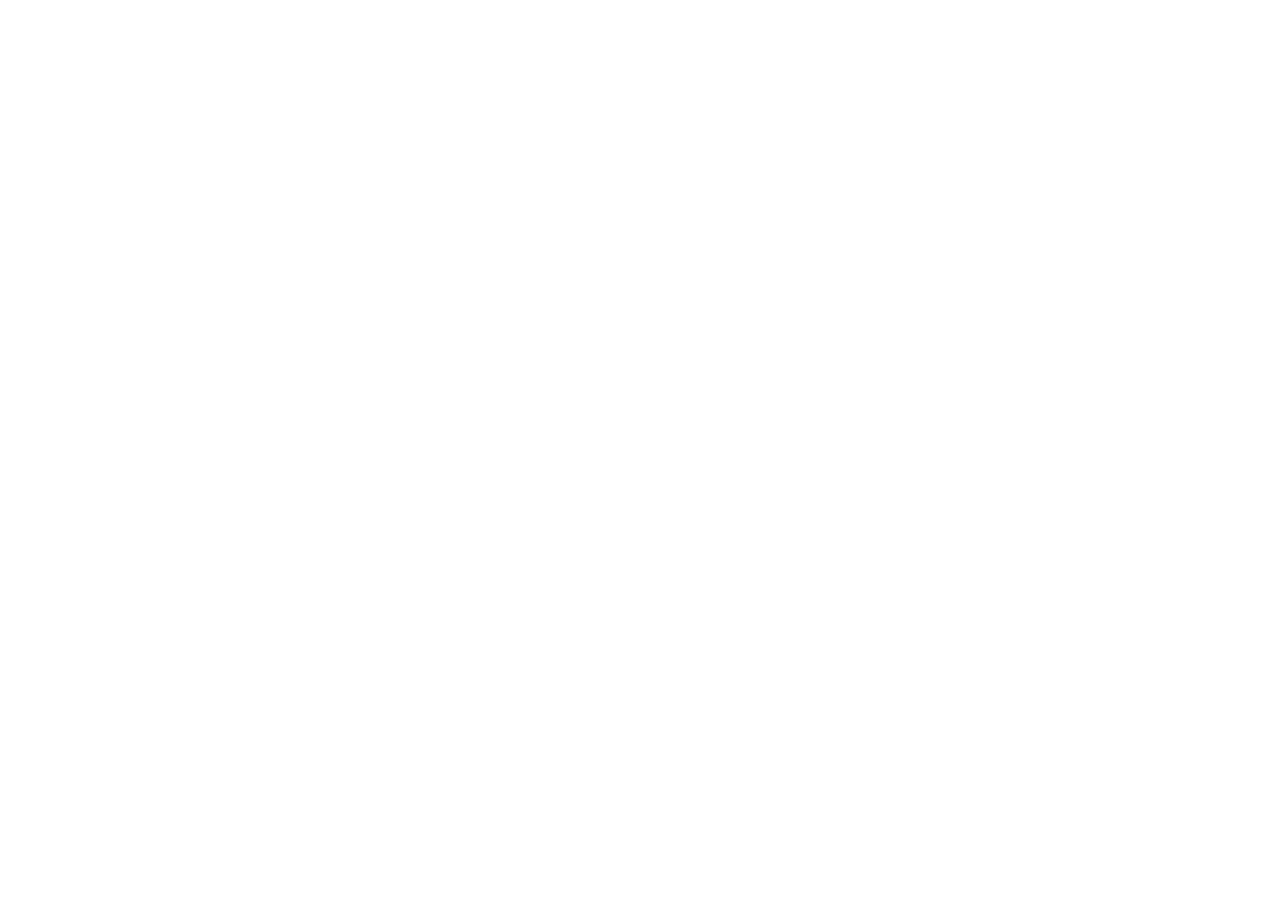
==== Exc 3/index.html @ cfcfc7e0 "done exc 1" ====
<!DOCTYPE html>
<html lang="en">
<head>
    <meta charset="UTF-8">
    <meta http-equiv="X-UA-Compatible" content="IE=edge">
    <meta name="viewport" content="width=device-width, initial-scale=1.0">
    <title>Document</title>
</head>
<body>
    
</body>
</html>
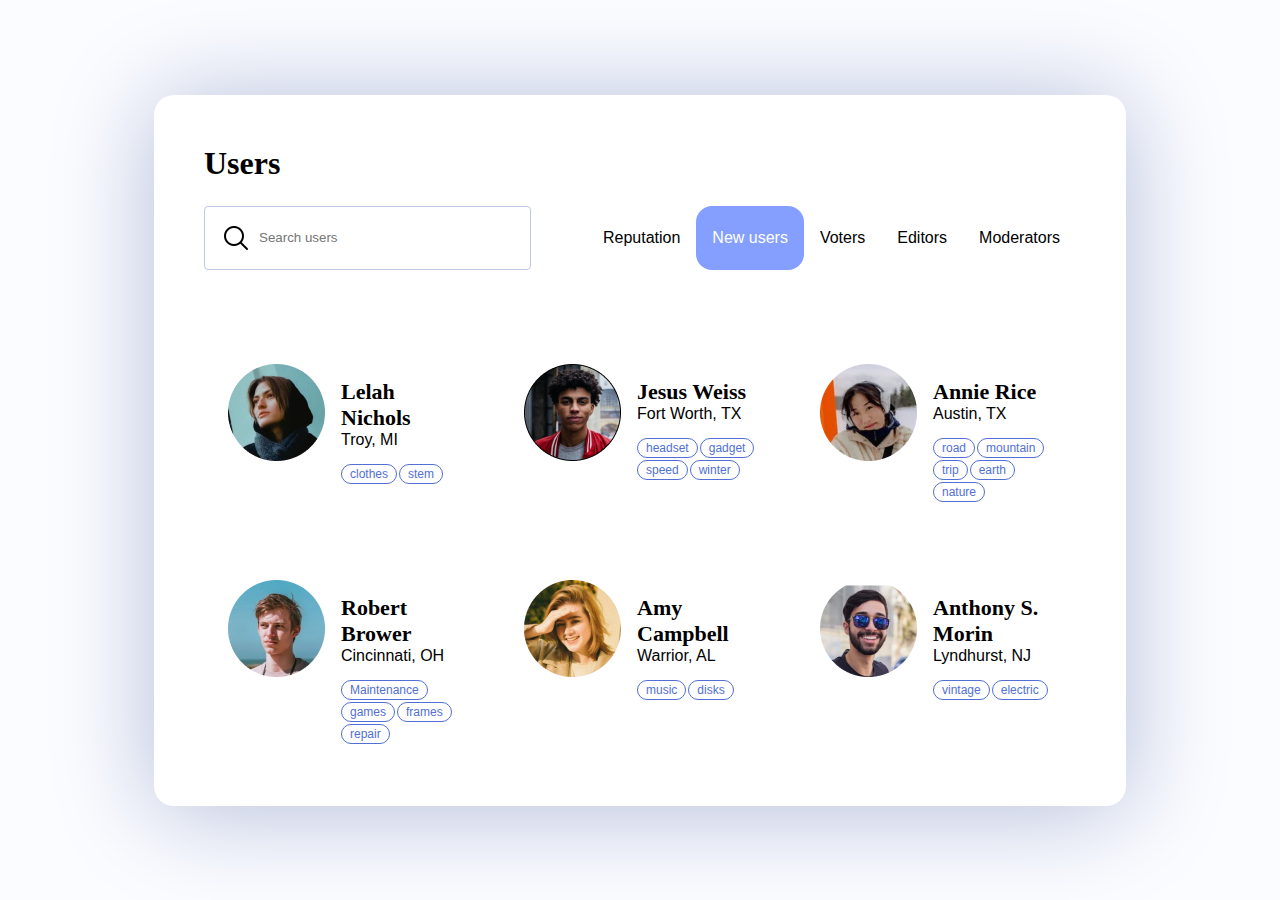
==== commit 46b0e86f: "done exc 3" ====
--- a/Exc 3/index.html
+++ b/Exc 3/index.html
@@ -5,8 +5,101 @@
     <meta http-equiv="X-UA-Compatible" content="IE=edge">
     <meta name="viewport" content="width=device-width, initial-scale=1.0">
     <title>Document</title>
+    <link rel="stylesheet" href="./style.css">
 </head>
 <body>
-    
+    <div id="wrapper">
+        <div id="content-wrapper">
+            <div id="nav">
+                <h2>Users</h2>
+                <div id="nav-bar">
+                    <div id="searchBox">
+                        <img src="./assets/icons/icons8-search-30.png">
+                        <input type="text" placeholder="Search users">
+                    </div>
+                    <div id="filter">
+                        <div class="filter-type">Reputation</div>
+                        <div class="filter-type filter-active">New users</div>
+                        <div class="filter-type">Voters</div>
+                        <div class="filter-type">Editors</div>
+                        <div class="filter-type">Moderators</div>
+                    </div>
+                </div>
+            </div>
+            <div id="grid">
+                <div class="profile-container">
+                    <img class="pfp" src="./assets/images/Nichol.png">
+                    <div class="profile-info">
+                        <div class="profile-title">
+                            <div class="profile-name">Lelah Nichols</div>
+                            <div class="profile-loc">Troy, MI</div>
+                        </div>
+                        <div class="profile-tags">
+                            <div class="tag">clothes</div>
+                            <div class="tag">stem</div>
+                            <div class="tag">clothes</div>
+                            <div class="tag">stem</div>
+                        </div>
+                    </div>
+                </div>
+                <div class="profile-container">
+                    <img class="pfp" src="./assets/images/Nichol.png">
+                    <div class="profile-info">
+                        <div class="profile-name">Lelah Nichols</div>
+                        <div class="profile-loc">Troy, MI</div>
+                        <div class="profile-tags">
+                            <div class="tag">clothes</div>
+                            <div class="tag">stem</div>
+                        </div>
+                    </div>
+                </div>
+                <div class="profile-container">
+                    <img class="pfp" src="./assets/images/Nichol.png">
+                    <div class="profile-info">
+                        <div class="profile-name">Lelah Nichols</div>
+                        <div class="profile-loc">Troy, MI</div>
+                        <div class="profile-tags">
+                            <div class="tag">clothes</div>
+                            <div class="tag">stem</div>
+                        </div>
+                    </div>
+                </div>
+                <div class="profile-container">
+                    <img class="pfp" src="./assets/images/Nichol.png">
+                    <div class="profile-info">
+                        <div class="profile-name">Lelah Nichols</div>
+                        <div class="profile-loc">Troy, MI</div>
+                        <div class="profile-tags">
+                            <div class="tag">clothes</div>
+                            <div class="tag">stem</div>
+                        </div>
+                    </div>
+                </div>
+                <div class="profile-container">
+                    <img class="pfp" src="./assets/images/Nichol.png">
+                    <div class="profile-info">
+                        <div class="profile-name">Lelah Nichols</div>
+                        <div class="profile-loc">Troy, MI</div>
+                        <div class="profile-tags">
+                            <div class="tag">clothes</div>
+                            <div class="tag">stem</div>
+                        </div>
+                    </div>
+                </div>
+                <div class="profile-container">
+                    <img class="pfp" src="./assets/images/Nichol.png">
+                    <div class="profile-info">
+                        <div class="profile-name">Lelah Nichols</div>
+                        <div class="profile-loc">Troy, MI</div>
+                        <div class="profile-tags">
+                            <div class="tag">clothes</div>
+                            <div class="tag">stem</div>
+                        </div>
+                    </div>
+                </div>
+            </div>
+        </div>
+    </div>
+    <script src="index.js"></script>
 </body>
 </html>--- a/Exc 3/style.css
+++ b/Exc 3/style.css
@@ -0,0 +1,139 @@
+* {
+    box-sizing: border-box;
+}
+
+body {
+    font-family: sans-serif;
+    margin: 0px;
+    padding: 0px;
+}
+
+#wrapper {
+    width: 100%;
+    height: 100vh;
+    background-color: #FBFCFF;
+    padding: 100px;
+    display: flex;
+    justify-content: center;
+    align-items: center;
+}
+
+#content-wrapper {
+    width: 90%;
+    background-color: white;
+    border-radius: 20px;
+    box-shadow: 0px 5px 100px #b2bbd8;
+    padding: 50px;
+    display: flex;
+    flex-direction: column;
+    gap: 70px;
+}
+
+#grid {
+    display: grid;
+    grid-template-columns: 1fr 1fr 1fr;
+    gap: 16px;
+}
+
+.profile-container {
+    height: 200px;
+    display: flex;
+    justify-content: start;
+    align-items: flex-start;
+    padding: 24px;
+    gap: 16px;
+    transition: 0.3s;
+}
+
+h2, p, div {
+    margin: 0px;
+    padding: 0px;
+}
+
+h2 {
+    font-family: serif;
+    font-size: xx-large;
+    font-weight: bold;
+}
+
+#nav {
+    width: 100%;
+    display: flex;
+    flex-direction: column;
+    gap: 24px;
+}
+
+#nav-bar {
+    width: 100%;
+    display: flex;
+    justify-content: space-between;
+}
+
+#filter {
+    display: flex;
+
+}
+
+.filter-type {
+    padding: 16px;
+    border-radius: 16px;
+    display: flex;
+    justify-content: center;
+    align-items: center;
+}
+
+.filter-active {
+    background-color: #849FFF;
+    color: white;
+}
+
+#searchBox {
+    width: 327px;
+    display: flex;
+    justify-content: start;
+    align-items: center;
+    padding: 16px;
+    gap: 6px;
+    border-radius: 4px;
+    border: 1px solid #BFC8E6;
+}
+
+#searchBox input {
+    border: none;
+}
+
+.profile-name {
+    font-family: serif;
+    font-size: 22px;
+    font-weight: bold;
+}
+
+.profile-tags {
+    width: 100%;
+    display: flex;
+    flex-wrap: wrap;
+    gap: 2px;
+}
+
+.profile-title {
+    margin: 15px 0px;
+}
+
+.tag {
+    width: fit-content;
+    font-size: 12px;
+    color: #516FD4;
+    border: 1px solid #516FD4;
+    border-radius: 10px;
+    padding: 2px 8px;
+}
+
+.profile-container:hover {
+    border: 1px solid #516FD4;
+    border-radius: 16px;
+    box-shadow: 0px 0px 20px #d0d5e5;
+}
+
+input:focus {
+    outline: none;
+}